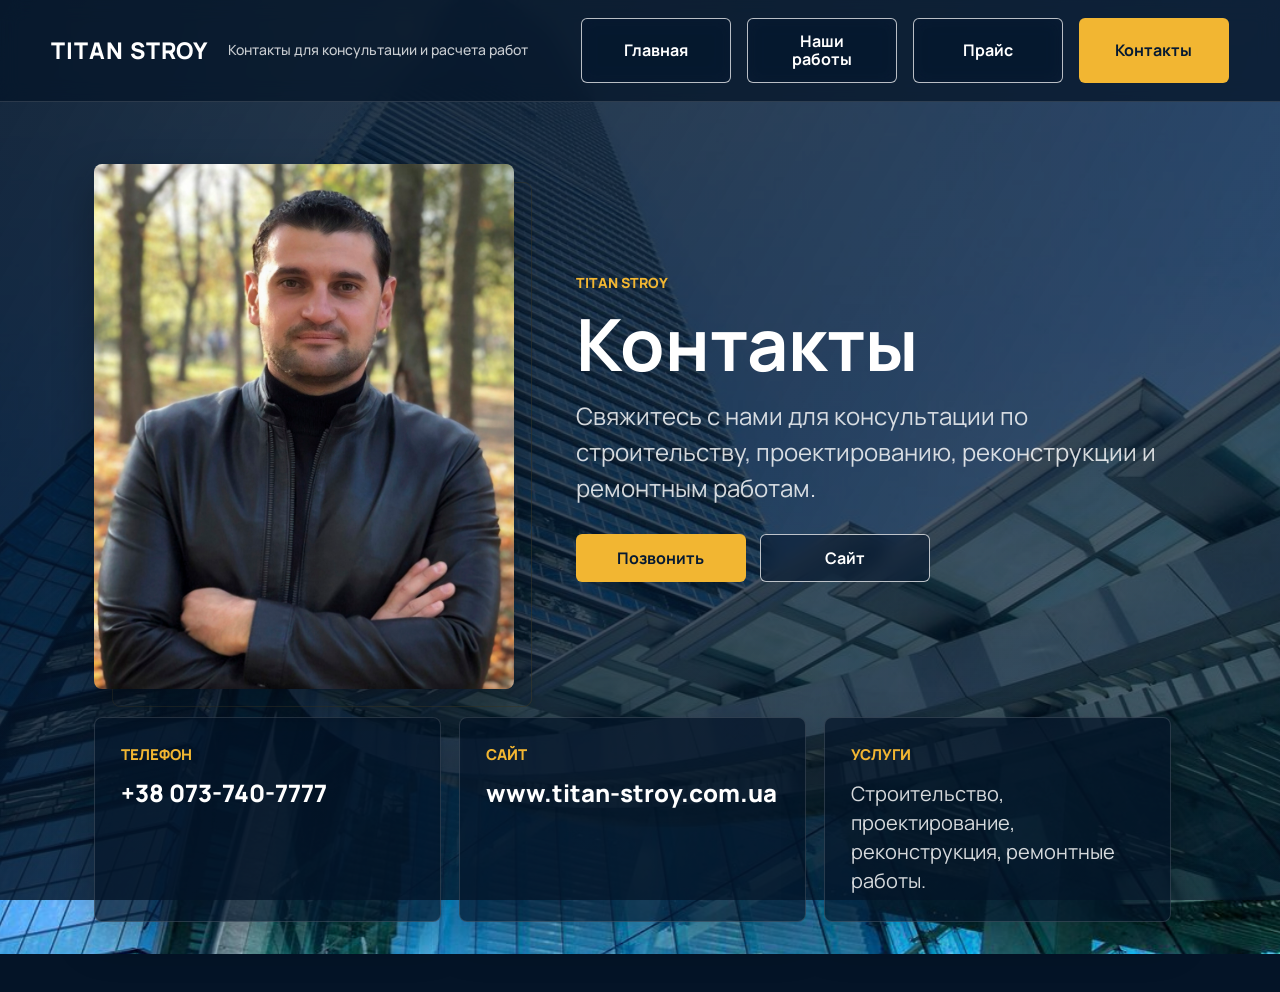
==== contacts.html @ 2ed478a5 "Initial site upload" ====
<!DOCTYPE html>
<html lang="ru">
<head>
    <meta charset="UTF-8">
    <meta name="viewport" content="width=device-width, initial-scale=1.0">
    <title>Контакты - Titan Stroy</title>
    <link rel="stylesheet" href="css/style.css">
</head>
<body class="works-page">
    <header class="site-header">
        <a class="site-header__logo" href="index.html">Titan Stroy</a>
        <p class="header-description">Контакты для консультации и расчета работ</p>
        <nav class="site-header__nav" aria-label="Навигация">
            <a class="button button--secondary" href="index.html">Главная</a>
            <a class="button button--secondary" href="works.html">Наши работы</a>
            <a class="button button--secondary" href="price.html">Прайс</a>
            <a class="button button--primary" href="contacts.html" aria-current="page">Контакты</a>
        </nav>
    </header>

    <main>
        <section class="contacts">
            <div class="contacts__layout">
                <div class="contacts__photo">
                    <img src="img/Nick.jpg" alt="Nick">
                </div>

                <div class="contacts__content">
                    <span class="contacts__eyebrow">Titan Stroy</span>
                    <h1>Контакты</h1>
                    <p>Свяжитесь с нами для консультации по строительству, проектированию, реконструкции и ремонтным работам.</p>

                    <div class="contacts__actions">
                        <a class="button button--primary contacts__button" href="tel:+380737407777">Позвонить</a>
                        <a class="button button--secondary contacts__button" href="https://www.titan-stroy.com.ua/">Сайт</a>
                    </div>
                </div>
            </div>

            <div class="contacts__grid">
                <article class="contact-card">
                    <span>Телефон</span>
                    <a href="tel:+380737407777">+38 073-740-7777</a>
                </article>

                <article class="contact-card">
                    <span>Сайт</span>
                    <a href="https://www.titan-stroy.com.ua/">www.titan-stroy.com.ua</a>
                </article>

                <article class="contact-card">
                    <span>Услуги</span>
                    <p>Строительство, проектирование, реконструкция, ремонтные работы.</p>
                </article>
            </div>
        </section>
    </main>
    <script src="js/parallax.js"></script>
</body>
</html>
---- css/style.css ----
@import url("https://fonts.googleapis.com/css2?family=Manrope:wght@400;500;600;700;800&display=swap");

* {
    box-sizing: border-box;
}

html {
    min-height: 100%;
    scroll-behavior: smooth;
    scrollbar-gutter: stable;
}

body {
    --parallax-y: 0;
    --page-overlay:
        linear-gradient(120deg, rgba(4, 20, 39, 0.78), rgba(4, 20, 39, 0.36));
    position: relative;
    isolation: isolate;
    min-height: 100vh;
    margin: 0;
    font-family: "Manrope", "Segoe UI", Arial, Helvetica, sans-serif;
    color: #ffffff;
    background: #041427;
}

body::before,
body::after {
    content: "";
    position: fixed;
    inset: 0;
    pointer-events: none;
}

body::before {
    z-index: -2;
    background: url("../img/fon.jpg") center / cover no-repeat;
    transform: translate3d(0, calc(var(--parallax-y) * 1px), 0) scale(1.12);
    transform-origin: center;
    will-change: transform;
}

body::after {
    z-index: -1;
    background: var(--page-overlay);
}

.landing {
    min-height: 100vh;
    padding: 150px clamp(18px, 4vw, 56px) 48px;
}

.home-header,
.site-header {
    position: fixed;
    top: 0;
    left: 0;
    right: 0;
    z-index: 20;
    display: flex;
    flex-wrap: wrap;
    align-items: center;
    justify-content: space-between;
    gap: 20px;
    min-height: 86px;
    padding: 18px clamp(18px, 4vw, 56px);
    background: rgba(4, 20, 39, 0.72);
    border-bottom: 1px solid rgba(255, 255, 255, 0.14);
    backdrop-filter: blur(10px);
}

.home-header__logo,
.site-header__logo {
    flex: 0 0 auto;
    color: #ffffff;
    font-size: 23px;
    font-weight: 800;
    letter-spacing: 0.04em;
    text-decoration: none;
    text-transform: uppercase;
}

.header-description {
    flex: 1 1 260px;
    max-width: 430px;
    margin: 0;
    color: rgba(255, 255, 255, 0.78);
    font-size: 14px;
    font-weight: 500;
    line-height: 1.35;
    animation: headerDescriptionIn 0.75s ease both;
}

.home-header__nav,
.site-header__nav {
    flex: 0 0 auto;
    display: flex;
    flex-wrap: wrap;
    justify-content: center;
    gap: 16px;
    font-size: 15px;
    font-weight: 600;
}

@keyframes headerDescriptionIn {
    from {
        opacity: 0;
        transform: translateY(-8px);
    }

    to {
        opacity: 1;
        transform: translateY(0);
    }
}

.button {
    display: inline-flex;
    align-items: center;
    justify-content: center;
    width: 150px;
    min-height: 48px;
    padding: 13px 24px;
    border: 1px solid transparent;
    border-radius: 6px;
    font-size: 16px;
    font-weight: 700;
    line-height: 1.15;
    text-align: center;
    text-decoration: none;
    transition: transform 0.2s ease, background-color 0.2s ease, border-color 0.2s ease;
}

.button:hover {
    transform: translateY(-2px);
}

.button--primary {
    color: #071a32;
    background: #f2b632;
}

.button--secondary {
    color: #ffffff;
    border-color: rgba(255, 255, 255, 0.72);
    background: rgba(7, 26, 50, 0.58);
    backdrop-filter: blur(8px);
}

.home-hero {
    width: min(100%, 1180px);
    margin: 0 auto;
}

.home-hero {
    display: grid;
    grid-template-columns: minmax(0, 1fr) minmax(320px, 460px);
    align-items: end;
    gap: clamp(28px, 6vw, 76px);
    min-height: calc(100vh - 290px);
    padding: 42px 0 56px;
}

.home-hero__content {
    max-width: 780px;
}

.home-hero__eyebrow {
    display: inline-flex;
    margin-bottom: 18px;
    color: #f2b632;
    font-size: 14px;
    font-weight: 800;
    text-transform: uppercase;
}

.home-hero h1 {
    margin: 0 0 22px;
    max-width: 820px;
    font-size: clamp(36px, 5.4vw, 64px);
    font-weight: 800;
    line-height: 0.96;
}

.home-hero p {
    max-width: 660px;
    margin: 0;
    color: rgba(255, 255, 255, 0.84);
    font-size: clamp(18px, 2vw, 23px);
    line-height: 1.5;
}

.home-hero__actions {
    display: flex;
    flex-wrap: wrap;
    gap: 14px;
    margin-top: 34px;
}

.home-hero__actions .button {
    width: 190px;
}

.home-hero__facts {
    display: grid;
    gap: 14px;
}

.home-fact {
    padding: 18px 20px;
    border-left: 4px solid #f2b632;
    background: rgba(4, 20, 39, 0.68);
    box-shadow: 0 18px 42px rgba(0, 0, 0, 0.24);
}

.home-fact strong,
.home-fact span {
    display: block;
}

.home-fact strong {
    margin-bottom: 7px;
    color: #ffffff;
    font-size: 22px;
    line-height: 1;
}

.home-fact span {
    color: rgba(255, 255, 255, 0.76);
    font-size: 16px;
    line-height: 1.35;
}

.home-banner {
    display: flex;
    justify-content: center;
    padding: 0 0 6px;
}

.home-banner__image {
    display: block;
    width: 100%;
    height: auto;
    max-height: 280px;
    object-fit: contain;
    border-radius: 8px;
    box-shadow: 0 18px 42px rgba(0, 0, 0, 0.3);
}

.site-header .button--primary {
    color: #071a32;
}

.site-header .button--secondary {
    color: #ffffff;
}

@media (max-width: 768px) {
    body {
        background-attachment: scroll;
    }

    .home-header,
    .site-header {
        padding: 14px 16px;
        gap: 10px;
        min-height: 132px;
    }

    .home-header__nav,
    .site-header__nav {
        width: 100%;
    }

    .header-description {
        order: 2;
        flex-basis: 100%;
        max-width: none;
        font-size: 13px;
    }

    .home-header__nav,
    .site-header__nav {
        order: 3;
    }

    .landing {
        padding-top: 178px;
    }

    .button {
        flex: 1 1 160px;
    }

    .home-hero {
        grid-template-columns: 1fr;
        min-height: auto;
        padding: 24px 0 34px;
    }

    .home-hero h1 {
        font-size: 40px;
    }

    .home-hero__actions .button {
        width: auto;
    }

    .home-banner__image {
        max-height: 160px;
        border-radius: 6px;
    }
}

.works-page {
    --page-overlay:
        linear-gradient(120deg, rgba(4, 20, 39, 0.9), rgba(4, 20, 39, 0.62));
}

.site-header a {
    text-decoration: none;
}

.works-hero {
    padding: 164px clamp(18px, 4vw, 56px) 36px;
}

.works-hero__inner,
.projects,
.project-block {
    width: min(100%, 1180px);
    margin: 0 auto;
}

.works-hero h1 {
    margin: 0 0 12px;
    font-size: clamp(30px, 4vw, 46px);
    font-weight: 800;
    line-height: 1;
}

.works-hero p {
    max-width: 620px;
    margin: 0;
    color: rgba(255, 255, 255, 0.78);
    font-size: 18px;
    line-height: 1.5;
}

.projects {
    padding: 8px clamp(18px, 4vw, 56px) 70px;
}

.projects__grid {
    display: grid;
    grid-template-columns: repeat(3, minmax(0, 1fr));
    gap: 22px;
}

.project-card {
    position: relative;
    height: 310px;
    overflow: hidden;
    border-radius: 8px;
    color: #ffffff;
    text-decoration: none;
    border: 1px solid rgba(255, 255, 255, 0.16);
    background: rgba(4, 20, 39, 0.7);
    box-shadow: 0 18px 42px rgba(0, 0, 0, 0.34);
    transition: transform 0.24s ease, border-color 0.24s ease, box-shadow 0.24s ease;
}

.project-card img {
    width: 100%;
    height: 100%;
    display: block;
    object-fit: cover;
    transition: transform 0.3s ease;
}

.project-card::before {
    content: "Проект";
    position: absolute;
    top: 16px;
    left: 16px;
    z-index: 2;
    padding: 8px 12px;
    border-radius: 6px;
    color: #071a32;
    background: #f2b632;
    font-size: 13px;
    font-weight: 800;
    text-transform: uppercase;
}

.project-card::after {
    content: "";
    position: absolute;
    inset: 0;
    background:
        linear-gradient(180deg, rgba(4, 20, 39, 0.04) 0%, rgba(4, 20, 39, 0.34) 46%, rgba(4, 20, 39, 0.9) 100%),
        linear-gradient(90deg, rgba(4, 20, 39, 0.72), rgba(4, 20, 39, 0));
}

.project-card span {
    position: absolute;
    left: 20px;
    right: 20px;
    bottom: 20px;
    z-index: 2;
    display: flex;
    align-items: flex-end;
    min-height: 72px;
    padding-top: 18px;
    border-top: 1px solid rgba(242, 182, 50, 0.72);
    font-size: clamp(22px, 2.4vw, 30px);
    font-weight: 800;
    line-height: 1;
}

.project-card:hover {
    transform: translateY(-6px);
    border-color: rgba(242, 182, 50, 0.64);
    box-shadow: 0 24px 54px rgba(0, 0, 0, 0.42);
}

.project-card:hover img,
.project-card:focus-visible img {
    transform: scale(1.05);
}

.project-card:focus-visible {
    outline: 3px solid rgba(242, 182, 50, 0.72);
    outline-offset: 4px;
}

.back-link {
    display: inline-flex;
    margin-bottom: 22px;
    color: #f2b632;
    font-weight: 800;
    text-decoration: none;
}

.project-block {
    padding: 56px clamp(18px, 4vw, 56px);
    scroll-margin-top: 90px;
}

.project-block--single {
    padding-top: 10px;
}

.project-block h2 {
    margin: 0 0 20px;
    font-size: clamp(28px, 4vw, 44px);
}

.gallery {
    display: grid;
    grid-template-columns: repeat(3, minmax(0, 1fr));
    gap: 14px;
}

.gallery img {
    width: 100%;
    aspect-ratio: 4 / 3;
    display: block;
    object-fit: cover;
    border-radius: 8px;
    background: rgba(255, 255, 255, 0.08);
    box-shadow: 0 12px 30px rgba(0, 0, 0, 0.28);
}

.gallery a {
    display: block;
    overflow: hidden;
    border-radius: 8px;
}

.gallery a:hover img {
    transform: scale(1.04);
}

.contacts {
    width: min(100%, 1180px);
    margin: 0 auto;
    padding: 164px clamp(18px, 4vw, 56px) 70px;
}

.contacts__layout {
    display: grid;
    grid-template-columns: minmax(260px, 420px) minmax(0, 1fr);
    align-items: center;
    gap: clamp(24px, 5vw, 62px);
    margin-bottom: 28px;
}

.contacts__photo {
    position: relative;
}

.contacts__photo::before {
    content: "";
    position: absolute;
    inset: 18px -18px -18px 18px;
    z-index: -1;
    border: 1px solid rgba(242, 182, 50, 0.56);
    border-radius: 8px;
}

.contacts__photo img {
    display: block;
    width: 100%;
    aspect-ratio: 4 / 5;
    object-fit: cover;
    object-position: center top;
    border-radius: 8px;
    box-shadow: 0 18px 42px rgba(0, 0, 0, 0.32);
}

.contacts__content {
    max-width: 620px;
}

.contacts__eyebrow {
    display: inline-flex;
    margin-bottom: 16px;
    color: #f2b632;
    font-size: 14px;
    font-weight: 800;
    letter-spacing: 0;
    text-transform: uppercase;
}

.contacts__content h1 {
    margin: 0 0 18px;
    font-size: clamp(42px, 6vw, 72px);
    line-height: 1;
}

.contacts__content p {
    margin: 0;
    color: rgba(255, 255, 255, 0.82);
    font-size: clamp(18px, 2vw, 24px);
    line-height: 1.5;
}

.contacts__actions {
    display: flex;
    flex-wrap: wrap;
    gap: 14px;
    margin-top: 28px;
}

.contacts__button {
    width: 170px;
}

.contacts__grid {
    display: grid;
    grid-template-columns: repeat(3, minmax(0, 1fr));
    gap: 18px;
}

.price {
    width: min(100%, 1180px);
    margin: 0 auto;
    padding: 0 clamp(18px, 4vw, 56px) 70px;
}

.price__table-wrap {
    overflow-x: auto;
    border: 1px solid rgba(255, 255, 255, 0.2);
    border-radius: 8px;
    background: rgba(255, 255, 255, 0.92);
    box-shadow: 0 18px 42px rgba(0, 0, 0, 0.28);
}

.price-table {
    width: 100%;
    min-width: 720px;
    border-collapse: collapse;
    color: #1f2933;
    font-size: 17px;
    line-height: 1.3;
}

.price-table th,
.price-table td {
    padding: 10px 14px;
    border: 1px solid rgba(31, 41, 51, 0.55);
    text-align: left;
    vertical-align: top;
}

.price-table th {
    color: #071a32;
    background: #f2b632;
    font-size: 22px;
    font-weight: 800;
}

.price-table th:last-child,
.price-table td:last-child {
    width: 150px;
    text-align: center;
    font-weight: 800;
}

.contact-card {
    min-height: 170px;
    padding: 26px;
    border: 1px solid rgba(255, 255, 255, 0.14);
    border-radius: 8px;
    background: rgba(4, 20, 39, 0.72);
    box-shadow: 0 18px 42px rgba(0, 0, 0, 0.28);
    transition: transform 0.2s ease, border-color 0.2s ease;
}

.contact-card:hover {
    transform: translateY(-4px);
    border-color: rgba(242, 182, 50, 0.48);
}

.contact-card span {
    display: block;
    margin-bottom: 14px;
    color: #f2b632;
    font-size: 15px;
    font-weight: 800;
    text-transform: uppercase;
}

.contact-card a {
    color: #ffffff;
    font-size: clamp(18px, 2vw, 24px);
    font-weight: 800;
    line-height: 1.15;
    text-decoration: none;
    overflow-wrap: anywhere;
}

.contact-card p {
    margin: 0;
    color: rgba(255, 255, 255, 0.84);
    font-size: 20px;
    line-height: 1.45;
}

@media (max-width: 900px) {
    .projects__grid,
    .gallery,
    .contacts__grid {
        grid-template-columns: repeat(2, minmax(0, 1fr));
    }

    .contacts__layout {
        grid-template-columns: 1fr;
    }

    .contacts__photo {
        width: min(100%, 420px);
    }
}

@media (max-width: 560px) {
    .site-header,
    .home-header {
        align-items: flex-start;
        flex-direction: column;
    }

    .projects__grid,
    .gallery,
    .contacts__grid {
        grid-template-columns: 1fr;
    }

    .contacts {
        padding-top: 184px;
    }

    .landing {
        padding-top: 196px;
    }

    .contacts__content h1 {
        font-size: 38px;
    }

    .price-table {
        min-width: 640px;
        font-size: 16px;
    }

    .price-table th {
        font-size: 18px;
    }

    .contacts__photo::before {
        inset: 12px -10px -10px 12px;
    }

    .project-card {
        height: 260px;
    }
}
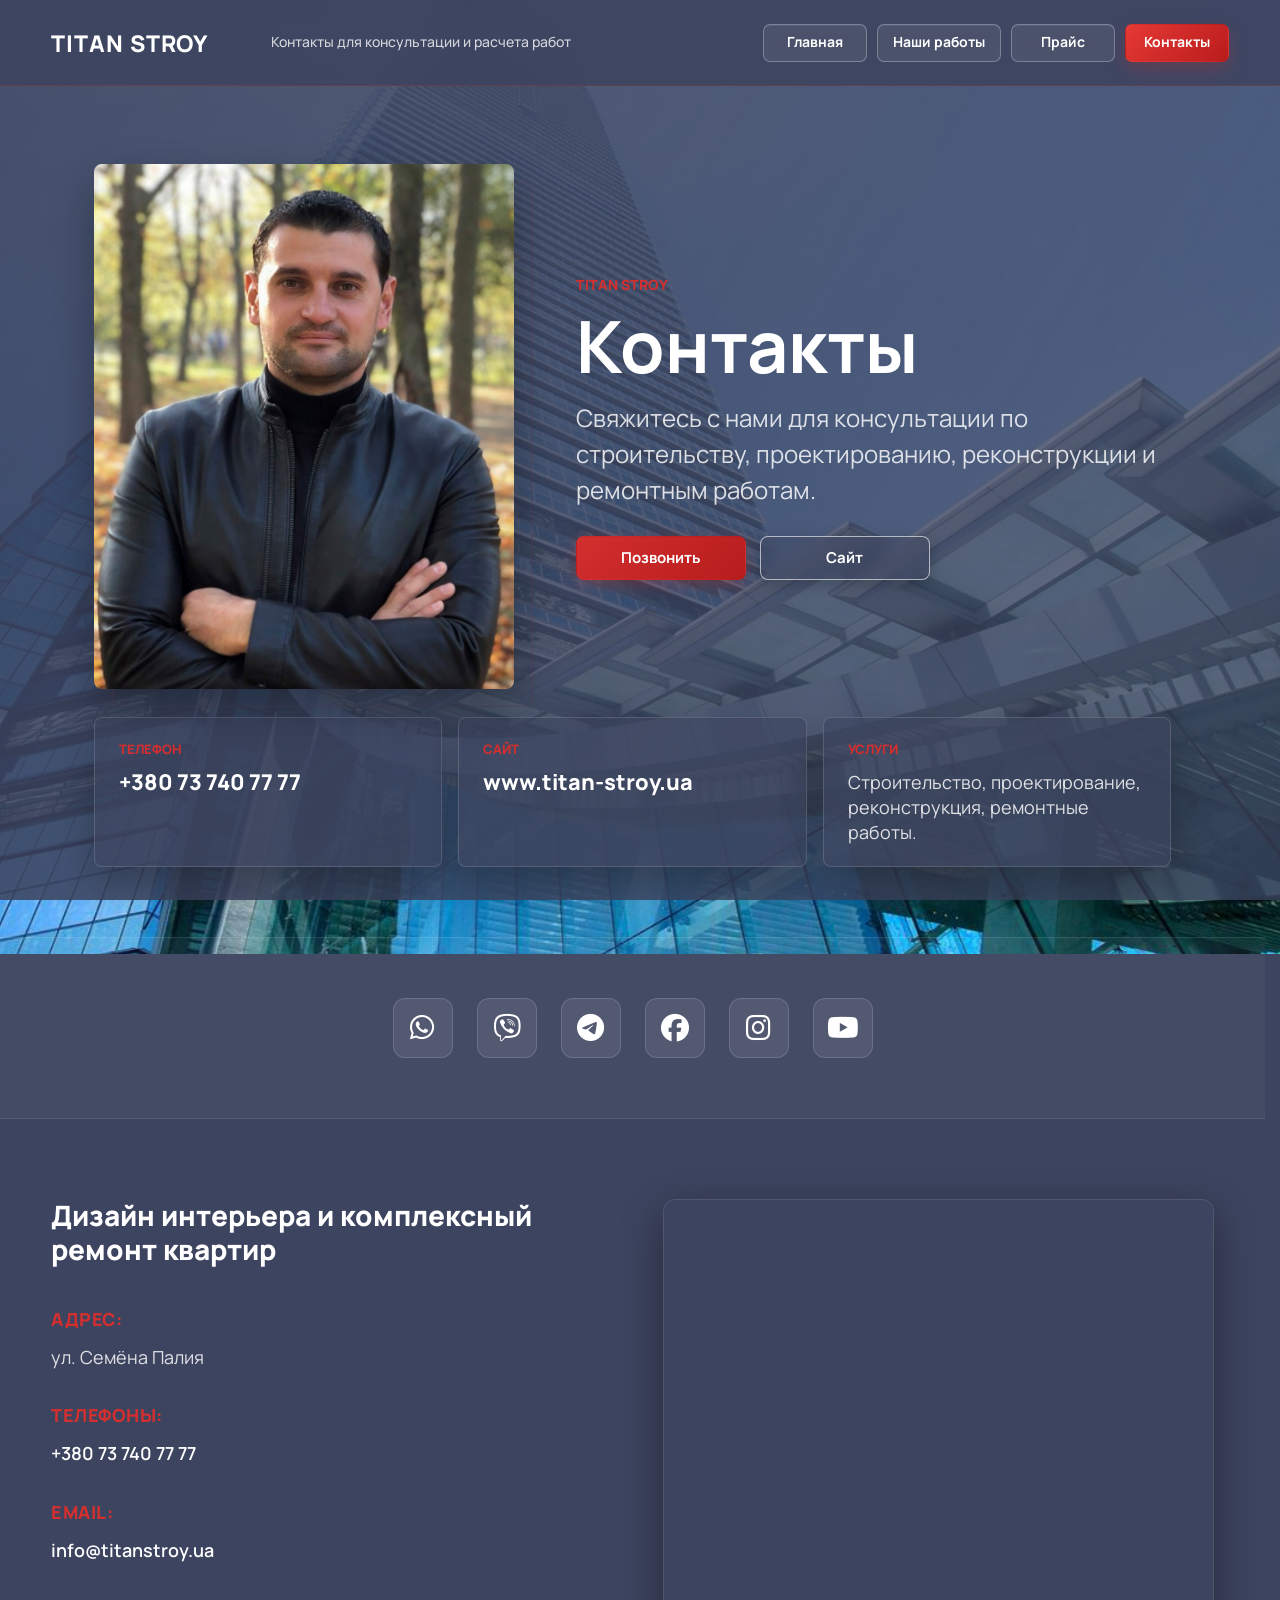
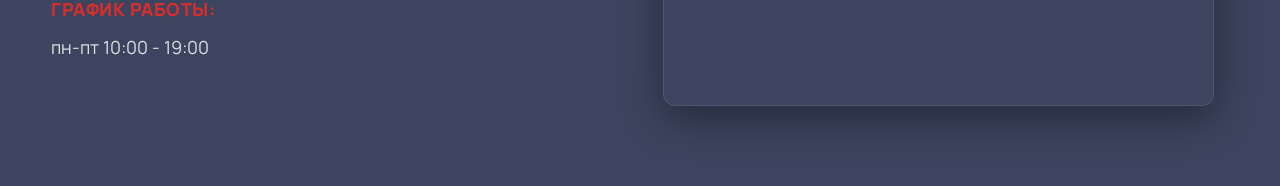
==== commit 961ae6ba: "Update site content and styles" ====
--- a/contacts.html
+++ b/contacts.html
@@ -5,6 +5,7 @@
     <meta name="viewport" content="width=device-width, initial-scale=1.0">
     <title>Контакты - Titan Stroy</title>
     <link rel="stylesheet" href="css/style.css">
+    <link rel="stylesheet" href="https://cdnjs.cloudflare.com/ajax/libs/font-awesome/6.4.0/css/all.min.css">
 </head>
 <body class="works-page">
     <header class="site-header">
@@ -19,6 +20,7 @@
     </header>
 
     <main>
+        <!-- Старая секция контактов -->
         <section class="contacts">
             <div class="contacts__layout">
                 <div class="contacts__photo">
@@ -32,7 +34,7 @@
 
                     <div class="contacts__actions">
                         <a class="button button--primary contacts__button" href="tel:+380737407777">Позвонить</a>
-                        <a class="button button--secondary contacts__button" href="https://www.titan-stroy.com.ua/">Сайт</a>
+                        <a class="button button--secondary contacts__button" href="https://www.titan-stroy.ua/">Сайт</a>
                     </div>
                 </div>
             </div>
@@ -40,12 +42,12 @@
             <div class="contacts__grid">
                 <article class="contact-card">
                     <span>Телефон</span>
-                    <a href="tel:+380737407777">+38 073-740-7777</a>
+                    <a href="tel:+380737407777">+380 73 740 77 77</a>
                 </article>
 
                 <article class="contact-card">
                     <span>Сайт</span>
-                    <a href="https://www.titan-stroy.com.ua/">www.titan-stroy.com.ua</a>
+                    <a href="https://www.titan-stroy.ua/">www.titan-stroy.ua</a>
                 </article>
 
                 <article class="contact-card">
@@ -54,6 +56,65 @@
                 </article>
             </div>
         </section>
+
+        <!-- Социальные сети -->
+        <section class="social-links">
+            <div class="social-container">
+                <a href="https://wa.me/380737407777" target="_blank" class="social-icon" title="WhatsApp">
+                    <i class="fab fa-whatsapp"></i>
+                </a>
+                <a href="viber://chat?number=%2B380737407777" class="social-icon" title="Viber">
+                    <i class="fab fa-viber"></i>
+                </a>
+                <a href="https://t.me/titanstroy" target="_blank" class="social-icon" title="Telegram">
+                    <i class="fab fa-telegram"></i>
+                </a>
+                <a href="https://facebook.com/titanstroy" target="_blank" class="social-icon" title="Facebook">
+                    <i class="fab fa-facebook"></i>
+                </a>
+                <a href="https://instagram.com/titanstroy" target="_blank" class="social-icon" title="Instagram">
+                    <i class="fab fa-instagram"></i>
+                </a>
+                <a href="https://youtube.com/titanstroy" target="_blank" class="social-icon" title="YouTube">
+                    <i class="fab fa-youtube"></i>
+                </a>
+            </div>
+        </section>
+
+        <!-- Информация и карта -->
+        <section class="contacts-main">
+            <div class="contacts-container">
+                <div class="contacts-info">
+                    <h2>Дизайн интерьера и комплексный ремонт квартир</h2>
+                    
+                    <div class="info-block">
+                        <h3>Адрес:</h3>
+                        <p>ул. Семёна Палия</p>
+                    </div>
+
+                    <div class="info-block">
+                        <h3>Телефоны:</h3>
+                        <p>
+                            <a href="tel:+380737407777">+380 73 740 77 77</a>
+                        </p>
+                    </div>
+
+                    <div class="info-block">
+                        <h3>Email:</h3>
+                        <p><a href="mailto:info@titanstroy.ua">info@titanstroy.ua</a></p>
+                    </div>
+
+                    <div class="info-block">
+                        <h3>График работы:</h3>
+                        <p>пн-пт 10:00 - 19:00</p>
+                    </div>
+                </div>
+
+                <div class="contacts-map">
+                    <iframe src="https://www.google.com/maps/embed?pb=!1m18!1m12!1m3!1d2802.7484906629226!2d30.73!3d46.48!2m3!1f0!2f0!3f0!3m2!1i1024!2i768!4f13.1!3m3!1m2!1s0x40b5a1c1a1a1a1a1%3A0x1a1a1a1a1a1a1a1a!2sOdesa!5e0!3m2!1sru!2sua!4v1234567890" width="100%" height="500" style="border:0;" allowfullscreen="" loading="lazy" referrerpolicy="no-referrer-when-downgrade"></iframe>
+                </div>
+            </div>
+        </section>
     </main>
     <script src="js/parallax.js"></script>
 </body>
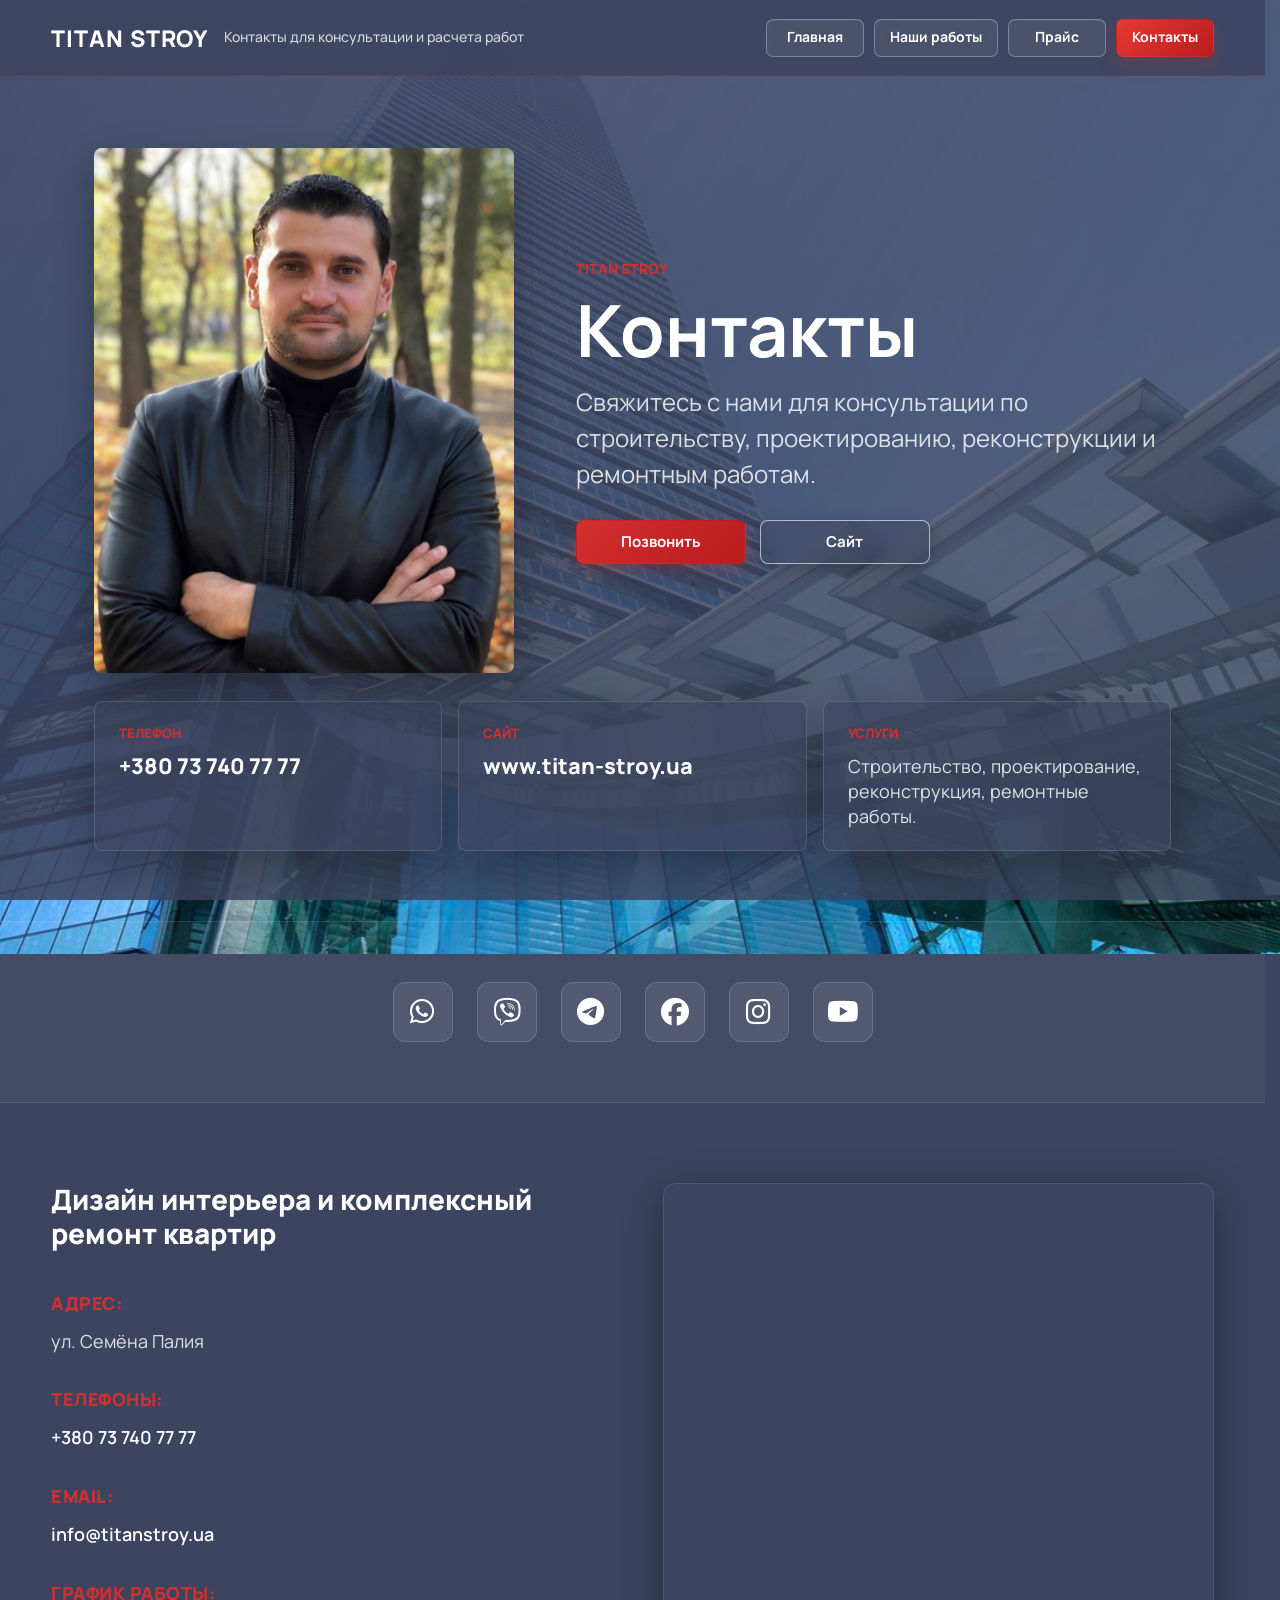
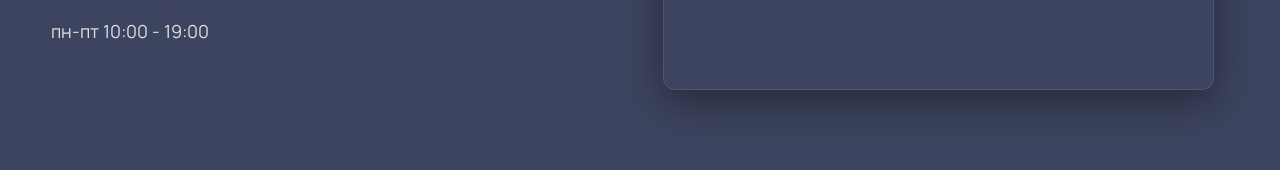
==== commit 39dcc79d: "Improve responsive layout" ====
--- a/contacts.html
+++ b/contacts.html
@@ -4,7 +4,7 @@
     <meta charset="UTF-8">
     <meta name="viewport" content="width=device-width, initial-scale=1.0">
     <title>Контакты - Titan Stroy</title>
-    <link rel="stylesheet" href="css/style.css">
+    <link rel="stylesheet" href="css/style.css?v=20260514-3">
     <link rel="stylesheet" href="https://cdnjs.cloudflare.com/ajax/libs/font-awesome/6.4.0/css/all.min.css">
 </head>
 <body class="works-page">
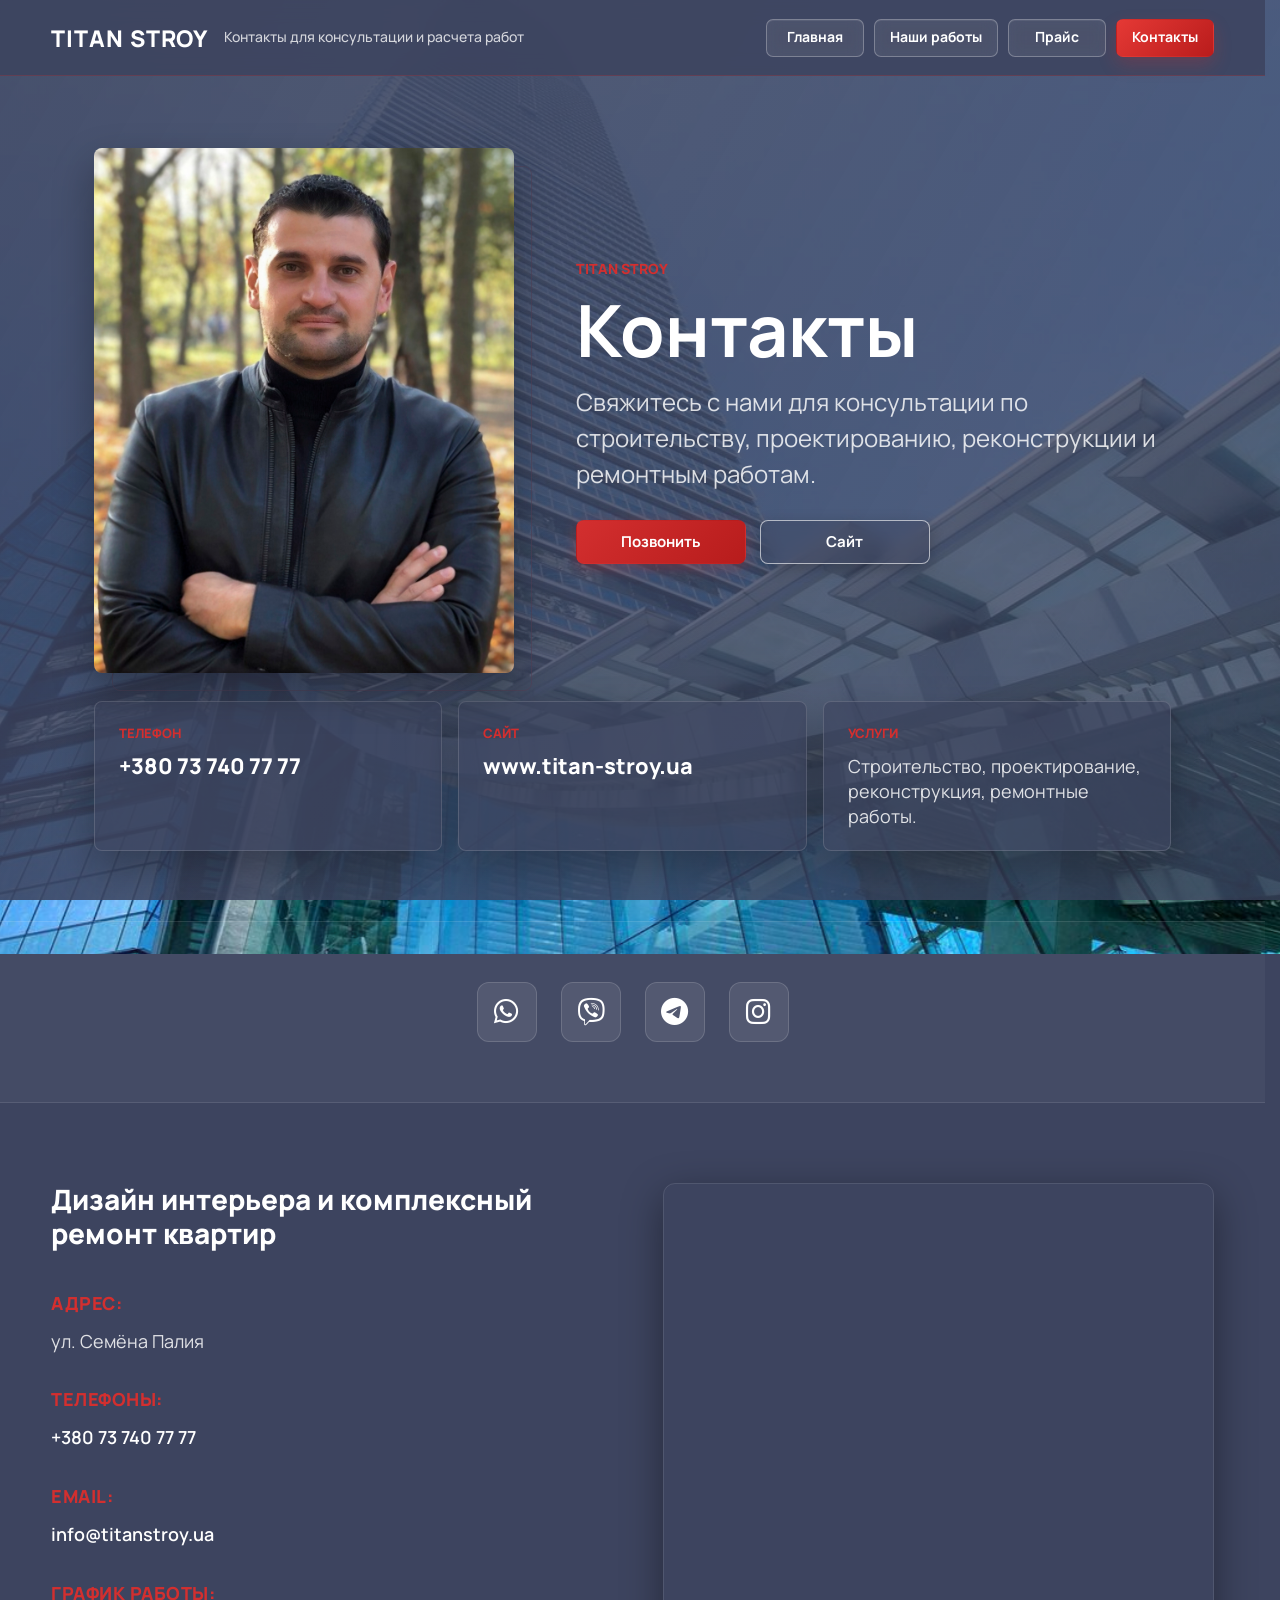
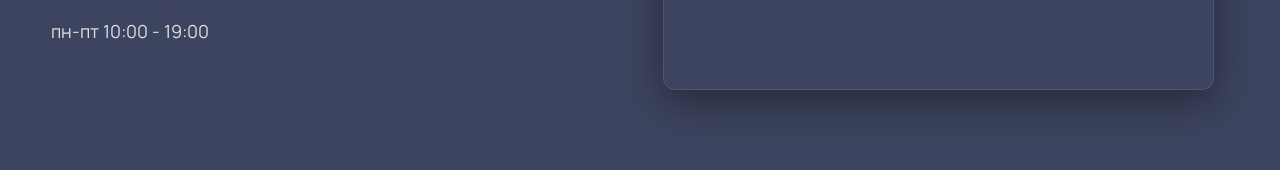
==== commit 51dedbc6: "Update social icon placeholders" ====
--- a/contacts.html
+++ b/contacts.html
@@ -60,23 +60,17 @@
         <!-- Социальные сети -->
         <section class="social-links">
             <div class="social-container">
-                <a href="https://wa.me/380737407777" target="_blank" class="social-icon" title="WhatsApp">
+                <a href="#" class="social-icon" title="WhatsApp" aria-label="WhatsApp">
                     <i class="fab fa-whatsapp"></i>
                 </a>
-                <a href="viber://chat?number=%2B380737407777" class="social-icon" title="Viber">
+                <a href="#" class="social-icon" title="Viber" aria-label="Viber">
                     <i class="fab fa-viber"></i>
                 </a>
-                <a href="https://t.me/titanstroy" target="_blank" class="social-icon" title="Telegram">
+                <a href="#" class="social-icon" title="Telegram" aria-label="Telegram">
                     <i class="fab fa-telegram"></i>
                 </a>
-                <a href="https://facebook.com/titanstroy" target="_blank" class="social-icon" title="Facebook">
-                    <i class="fab fa-facebook"></i>
-                </a>
-                <a href="https://instagram.com/titanstroy" target="_blank" class="social-icon" title="Instagram">
+                <a href="#" class="social-icon" title="Instagram" aria-label="Instagram">
                     <i class="fab fa-instagram"></i>
-                </a>
-                <a href="https://youtube.com/titanstroy" target="_blank" class="social-icon" title="YouTube">
-                    <i class="fab fa-youtube"></i>
                 </a>
             </div>
         </section>
